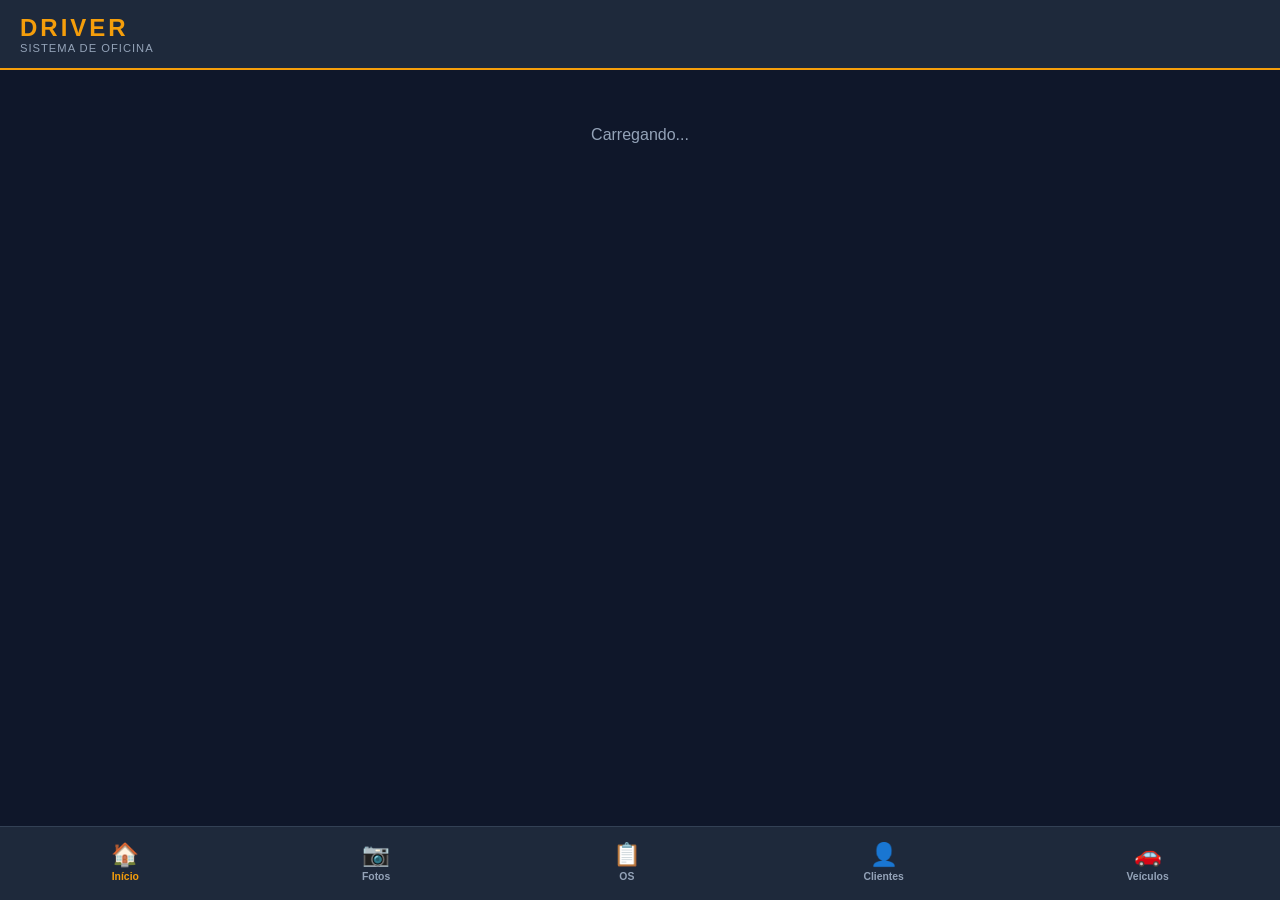
==== index.html @ 2cc88edd "Initial commit - DRIVER Oficina App" ====
﻿<!DOCTYPE html>
<html lang="pt-BR">
<head>
  <meta charset="UTF-8"/>
  <meta name="viewport" content="width=device-width, initial-scale=1.0"/>
  <meta name="theme-color" content="#0f172a"/>
  <title>DRIVER</title>
  <link rel="manifest" href="/manifest.json"/>
  <link rel="apple-touch-icon" href="/icon-192.png"/>
  <link rel="stylesheet" href="/style.css"/>
</head>
<body>
  <div id="app"></div>
  <script src="/app.js"></script>
</body>
</html>
---- style.css ----
﻿* { box-sizing: border-box; margin: 0; padding: 0; }
:root {
  --bg: #0f172a; --bg2: #1e293b; --bg3: #334155;
  --primary: #f59e0b; --primary2: #d97706;
  --text: #f1f5f9; --text2: #94a3b8;
  --ok: #22c55e; --warn: #f59e0b; --danger: #ef4444;
  --border: #334155; --radius: 12px;
}
body { background: var(--bg); color: var(--text); font-family: -apple-system, BlinkMacSystemFont, 'Segoe UI', sans-serif; min-height: 100vh; }
#app { display: flex; flex-direction: column; min-height: 100vh; }

/* HEADER */
.header { background: var(--bg2); border-bottom: 2px solid var(--primary); padding: 14px 20px; display: flex; align-items: center; justify-content: space-between; position: sticky; top: 0; z-index: 100; }
.header h1 { font-size: 1.5rem; font-weight: 800; color: var(--primary); letter-spacing: 3px; }
.header .subtitle { font-size: 0.7rem; color: var(--text2); letter-spacing: 1px; }

/* BOTTOM NAV */
.bottom-nav { background: var(--bg2); border-top: 1px solid var(--border); display: flex; justify-content: space-around; padding: 8px 0 12px; position: fixed; bottom: 0; left: 0; right: 0; z-index: 100; }
.nav-btn { display: flex; flex-direction: column; align-items: center; gap: 3px; background: none; border: none; color: var(--text2); cursor: pointer; padding: 6px 12px; border-radius: 8px; transition: all 0.2s; font-size: 0.65rem; font-weight: 600; }
.nav-btn.active { color: var(--primary); }
.nav-btn .icon { font-size: 1.4rem; }

/* MAIN CONTENT */
.main { flex: 1; padding: 16px; padding-bottom: 90px; }

/* CARDS */
.card { background: var(--bg2); border-radius: var(--radius); padding: 16px; margin-bottom: 12px; border: 1px solid var(--border); }
.card-title { font-size: 0.85rem; color: var(--text2); font-weight: 600; text-transform: uppercase; letter-spacing: 1px; margin-bottom: 6px; }
.card-value { font-size: 2rem; font-weight: 800; color: var(--primary); }

/* DASHBOARD GRID */
.dash-grid { display: grid; grid-template-columns: 1fr 1fr; gap: 12px; margin-bottom: 16px; }

/* FORMS */
.form-group { margin-bottom: 14px; }
.form-label { display: block; font-size: 0.8rem; color: var(--text2); margin-bottom: 6px; font-weight: 600; }
.form-input { width: 100%; background: var(--bg3); border: 1px solid var(--border); border-radius: 8px; padding: 10px 14px; color: var(--text); font-size: 0.95rem; outline: none; transition: border 0.2s; }
.form-input:focus { border-color: var(--primary); }
select.form-input option { background: var(--bg2); }

/* BOTÕES */
.btn { display: inline-flex; align-items: center; gap: 6px; padding: 10px 18px; border-radius: 8px; border: none; font-weight: 700; font-size: 0.9rem; cursor: pointer; transition: all 0.2s; width: 100%; justify-content: center; }
.btn-primary { background: var(--primary); color: #0f172a; }
.btn-primary:hover { background: var(--primary2); }
.btn-danger { background: var(--danger); color: #fff; }
.btn-outline { background: transparent; border: 1px solid var(--border); color: var(--text); }
.btn-sm { padding: 6px 12px; font-size: 0.8rem; width: auto; }

/* BADGE STATUS */
.badge { display: inline-block; padding: 3px 10px; border-radius: 20px; font-size: 0.72rem; font-weight: 700; }
.badge-aberta { background: #f59e0b22; color: var(--warn); border: 1px solid var(--warn); }
.badge-andamento { background: #3b82f622; color: #3b82f6; border: 1px solid #3b82f6; }
.badge-fechada { background: #22c55e22; color: var(--ok); border: 1px solid var(--ok); }

/* CHECKLIST ITEM */
.check-item { background: var(--bg3); border-radius: 10px; padding: 14px; margin-bottom: 10px; border: 1px solid var(--border); }
.check-item .item-header { display: flex; align-items: center; justify-content: space-between; margin-bottom: 10px; }
.check-item .item-name { font-weight: 700; }
.status-btns { display: flex; gap: 6px; }
.status-btn { padding: 4px 10px; border-radius: 6px; border: none; font-size: 0.75rem; font-weight: 700; cursor: pointer; opacity: 0.4; transition: opacity 0.2s; }
.status-btn.active { opacity: 1; }
.btn-ok { background: #22c55e22; color: var(--ok); border: 1px solid var(--ok); }
.btn-atencao { background: #f59e0b22; color: var(--warn); border: 1px solid var(--warn); }
.btn-problema { background: #ef444422; color: var(--danger); border: 1px solid var(--danger); }

/* FOTO */
.foto-preview { width: 100%; border-radius: 8px; margin-top: 8px; border: 1px solid var(--border); max-height: 200px; object-fit: cover; }
.foto-input { display: none; }
.foto-btn { background: var(--bg); border: 2px dashed var(--border); border-radius: 8px; padding: 14px; text-align: center; cursor: pointer; color: var(--text2); font-size: 0.85rem; margin-top: 8px; transition: border 0.2s; }
.foto-btn:hover { border-color: var(--primary); color: var(--primary); }

/* LISTA */
.list-item { background: var(--bg2); border-radius: 10px; padding: 14px 16px; margin-bottom: 10px; border: 1px solid var(--border); display: flex; align-items: center; justify-content: space-between; cursor: pointer; transition: border 0.2s; }
.list-item:hover { border-color: var(--primary); }
.list-item .info { flex: 1; }
.list-item .title { font-weight: 700; font-size: 0.95rem; }
.list-item .sub { color: var(--text2); font-size: 0.8rem; margin-top: 2px; }
.list-item .arrow { color: var(--text2); font-size: 1.2rem; }

/* SECTION TITLE */
.section-title { font-size: 1.1rem; font-weight: 800; margin-bottom: 14px; display: flex; align-items: center; gap: 8px; }

/* TOAST */
.toast { position: fixed; top: 80px; left: 50%; transform: translateX(-50%); background: var(--ok); color: #fff; padding: 10px 24px; border-radius: 20px; font-weight: 700; font-size: 0.9rem; z-index: 999; animation: fadeInOut 2.5s ease forwards; }
.toast.erro { background: var(--danger); }
@keyframes fadeInOut { 0%{opacity:0;top:70px} 15%{opacity:1;top:80px} 75%{opacity:1} 100%{opacity:0} }

/* MODAL */
.modal-overlay { position: fixed; inset: 0; background: rgba(0,0,0,0.7); z-index: 200; display: flex; align-items: flex-end; }
.modal { background: var(--bg2); border-radius: 20px 20px 0 0; padding: 24px 20px; width: 100%; max-height: 90vh; overflow-y: auto; }
.modal-header { display: flex; justify-content: space-between; align-items: center; margin-bottom: 20px; }
.modal-title { font-size: 1.1rem; font-weight: 800; }
.modal-close { background: var(--bg3); border: none; color: var(--text); font-size: 1.2rem; padding: 6px 10px; border-radius: 8px; cursor: pointer; }
.hidden { display: none !important; }

/* SCANNER FIELDS */
.scanner-grid { display: grid; grid-template-columns: 1fr 1fr; gap: 12px; }
.scanner-field { background: var(--bg3); border-radius: 8px; padding: 12px; text-align: center; }
.scanner-field .sf-label { font-size: 0.7rem; color: var(--text2); font-weight: 600; margin-bottom: 4px; }
.scanner-field .sf-value { font-size: 1.2rem; font-weight: 800; color: var(--primary); }

/* SCROLLBAR */
::-webkit-scrollbar { width: 4px; } ::-webkit-scrollbar-track { background: var(--bg2); } ::-webkit-scrollbar-thumb { background: var(--bg3); border-radius: 4px; }

/* ACOES RAPIDAS */
.acoes-grid { display:grid; grid-template-columns:1fr 1fr; gap:12px; margin-bottom:16px; }
.acao-btn { background:var(--bg2); border:1px solid var(--border); border-radius:12px; padding:16px; display:flex; flex-direction:column; align-items:center; gap:8px; cursor:pointer; color:var(--text); font-weight:700; font-size:0.85rem; transition:all 0.2s; }
.acao-btn:hover { border-color:var(--primary); color:var(--primary); }
.acao-btn span { font-size:2rem; }

/* FOTO DESTAQUE */
.foto-destaque { background:var(--bg2); border:2px dashed var(--primary); border-radius:16px; padding:32px 20px; text-align:center; margin-bottom:16px; }
.foto-destaque-mini { background:var(--bg3); border-radius:12px; padding:16px; margin-bottom:12px; display:flex; align-items:center; gap:14px; cursor:pointer; border:1px solid var(--border); transition:border 0.2s; }
.foto-destaque-mini:hover { border-color:var(--primary); }
.foto-destaque-mini > div { flex:1; }
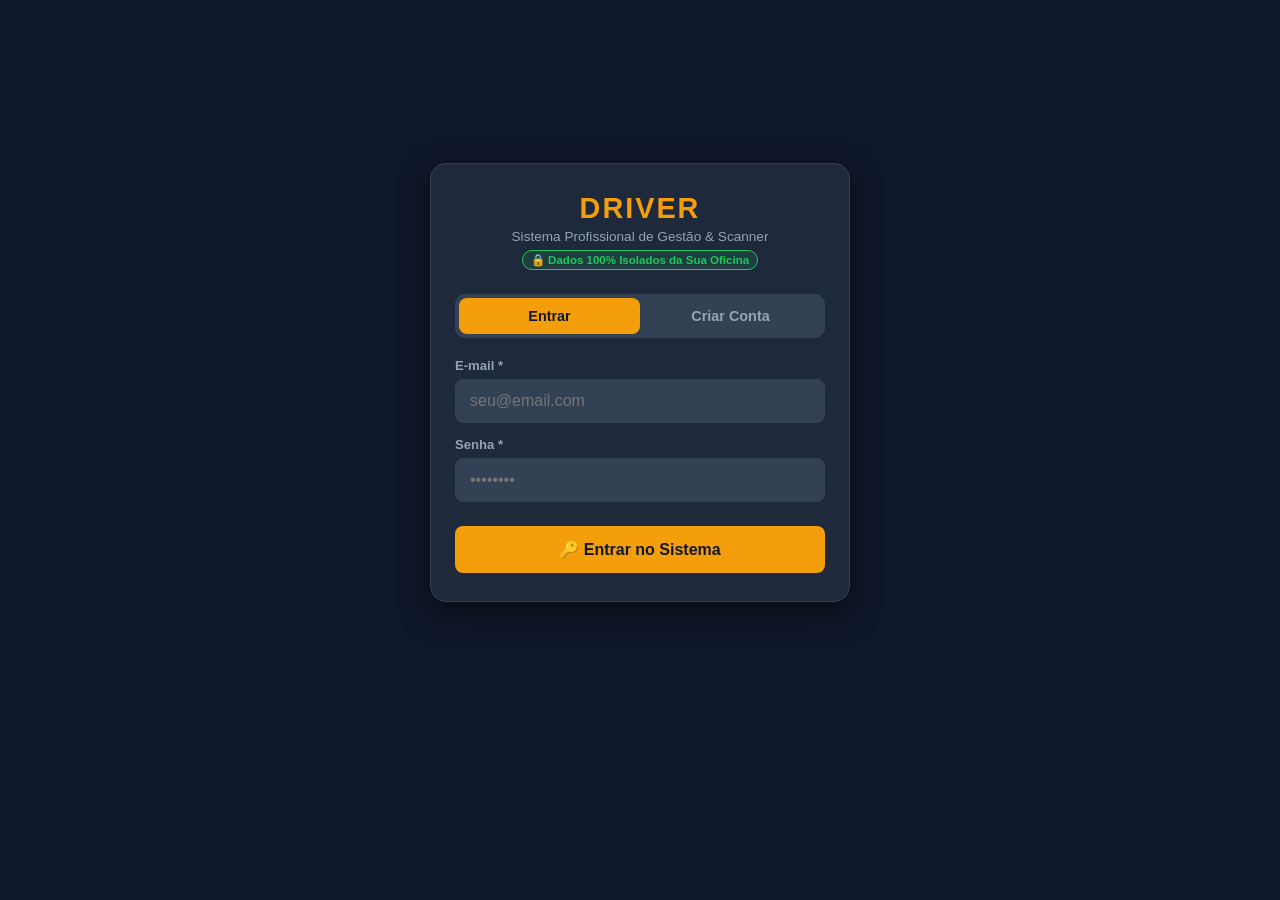
==== commit ee94e042: "feat: Sistema DRIVER v4.6 - Versao Completa Consolidada" ====
--- a/index.html
+++ b/index.html
@@ -1,16 +1,20 @@
-﻿<!DOCTYPE html>
+<!DOCTYPE html>
 <html lang="pt-BR">
 <head>
   <meta charset="UTF-8"/>
-  <meta name="viewport" content="width=device-width, initial-scale=1.0"/>
+  <meta name="viewport" content="width=device-width, initial-scale=1.0, maximum-scale=1.0, user-scalable=no, viewport-fit=cover, interactive-widget=resizes-content"/>
   <meta name="theme-color" content="#0f172a"/>
+  <meta name="apple-mobile-web-app-capable" content="yes"/>
+  <meta name="apple-mobile-web-app-status-bar-style" content="black-translucent"/>
   <title>DRIVER</title>
   <link rel="manifest" href="/manifest.json"/>
   <link rel="apple-touch-icon" href="/icon-192.png"/>
-  <link rel="stylesheet" href="/style.css"/>
+  <link rel="stylesheet" href="/style.css?v=4.2"/>
 </head>
 <body>
   <div id="app"></div>
-  <script src="/app.js"></script>
+  <div id="modal-container"></div>
+  <div id="toast-container"></div>
+  <script src="/app.js?v=4.6"></script>
 </body>
 </html>
--- a/style.css
+++ b/style.css
@@ -1,4 +1,4 @@
-﻿* { box-sizing: border-box; margin: 0; padding: 0; }
+* { box-sizing: border-box; margin: 0; padding: 0; -webkit-tap-highlight-color: transparent; }
 :root {
   --bg: #0f172a; --bg2: #1e293b; --bg3: #334155;
   --primary: #f59e0b; --primary2: #d97706;
@@ -6,62 +6,206 @@
   --ok: #22c55e; --warn: #f59e0b; --danger: #ef4444;
   --border: #334155; --radius: 12px;
 }
-body { background: var(--bg); color: var(--text); font-family: -apple-system, BlinkMacSystemFont, 'Segoe UI', sans-serif; min-height: 100vh; }
+body {
+  background: var(--bg);
+  color: var(--text);
+  font-family: -apple-system, BlinkMacSystemFont, 'Segoe UI', Roboto, Helvetica, Arial, sans-serif;
+  min-height: 100vh;
+  -webkit-font-smoothing: antialiased;
+}
 #app { display: flex; flex-direction: column; min-height: 100vh; }
 
 /* HEADER */
-.header { background: var(--bg2); border-bottom: 2px solid var(--primary); padding: 14px 20px; display: flex; align-items: center; justify-content: space-between; position: sticky; top: 0; z-index: 100; }
+.header {
+  background: var(--bg2);
+  border-bottom: 2px solid var(--primary);
+  padding: 14px 20px;
+  display: flex;
+  align-items: center;
+  justify-content: space-between;
+  position: sticky;
+  top: 0;
+  z-index: 100;
+}
 .header h1 { font-size: 1.5rem; font-weight: 800; color: var(--primary); letter-spacing: 3px; }
-.header .subtitle { font-size: 0.7rem; color: var(--text2); letter-spacing: 1px; }
+.header .subtitle { font-size: 0.72rem; color: var(--text2); letter-spacing: 1px; }
 
 /* BOTTOM NAV */
-.bottom-nav { background: var(--bg2); border-top: 1px solid var(--border); display: flex; justify-content: space-around; padding: 8px 0 12px; position: fixed; bottom: 0; left: 0; right: 0; z-index: 100; }
-.nav-btn { display: flex; flex-direction: column; align-items: center; gap: 3px; background: none; border: none; color: var(--text2); cursor: pointer; padding: 6px 12px; border-radius: 8px; transition: all 0.2s; font-size: 0.65rem; font-weight: 600; }
+.bottom-nav {
+  background: var(--bg2);
+  border-top: 1px solid var(--border);
+  display: flex;
+  justify-content: space-around;
+  padding: 8px 0 max(12px, env(safe-area-inset-bottom));
+  position: fixed;
+  bottom: 0;
+  left: 0;
+  right: 0;
+  z-index: 100;
+}
+.nav-btn {
+  display: flex;
+  flex-direction: column;
+  align-items: center;
+  gap: 3px;
+  background: none;
+  border: none;
+  color: var(--text2);
+  cursor: pointer;
+  padding: 6px 12px;
+  border-radius: 8px;
+  transition: all 0.2s;
+  font-size: 0.68rem;
+  font-weight: 600;
+}
 .nav-btn.active { color: var(--primary); }
 .nav-btn .icon { font-size: 1.4rem; }
 
 /* MAIN CONTENT */
-.main { flex: 1; padding: 16px; padding-bottom: 90px; }
+.main { flex: 1; padding: 16px; padding-bottom: 95px; }
 
 /* CARDS */
-.card { background: var(--bg2); border-radius: var(--radius); padding: 16px; margin-bottom: 12px; border: 1px solid var(--border); }
+.card {
+  background: var(--bg2);
+  border-radius: var(--radius);
+  padding: 16px;
+  margin-bottom: 12px;
+  border: 1px solid var(--border);
+}
 .card-title { font-size: 0.85rem; color: var(--text2); font-weight: 600; text-transform: uppercase; letter-spacing: 1px; margin-bottom: 6px; }
 .card-value { font-size: 2rem; font-weight: 800; color: var(--primary); }
 
 /* DASHBOARD GRID */
 .dash-grid { display: grid; grid-template-columns: 1fr 1fr; gap: 12px; margin-bottom: 16px; }
 
-/* FORMS */
+/* BARRA DE PESQUISA RÁPIDA */
+.search-box {
+  position: relative;
+  margin-bottom: 14px;
+}
+.search-input {
+  width: 100%;
+  background: var(--bg2);
+  border: 1px solid var(--border);
+  border-radius: 24px;
+  padding: 12px 18px 12px 42px;
+  color: var(--text);
+  font-size: 15px !important;
+  outline: none;
+  transition: all 0.2s;
+}
+.search-input:focus {
+  border-color: var(--primary);
+  background: var(--bg3);
+}
+.search-icon {
+  position: absolute;
+  left: 14px;
+  top: 50%;
+  transform: translateY(-50%);
+  color: var(--text2);
+  font-size: 1.1rem;
+  pointer-events: none;
+}
+
+/* FORMS & IOS MOBILE KEYBOARD COMPATIBILITY */
 .form-group { margin-bottom: 14px; }
-.form-label { display: block; font-size: 0.8rem; color: var(--text2); margin-bottom: 6px; font-weight: 600; }
-.form-input { width: 100%; background: var(--bg3); border: 1px solid var(--border); border-radius: 8px; padding: 10px 14px; color: var(--text); font-size: 0.95rem; outline: none; transition: border 0.2s; }
-.form-input:focus { border-color: var(--primary); }
-select.form-input option { background: var(--bg2); }
+.form-label { display: block; font-size: 0.82rem; color: var(--text2); margin-bottom: 6px; font-weight: 600; }
+.form-input, input, select, textarea {
+  width: 100%;
+  background: var(--bg3);
+  border: 1px solid var(--border);
+  border-radius: 8px;
+  padding: 12px 14px;
+  color: var(--text);
+  font-size: 16px !important;
+  line-height: normal;
+  outline: none;
+  transition: border 0.2s;
+  -webkit-appearance: none;
+  appearance: none;
+  -webkit-user-select: text !important;
+  user-select: text !important;
+  -webkit-touch-callout: default !important;
+  touch-action: manipulation;
+  cursor: text;
+}
+.form-input:focus, input:focus, select:focus, textarea:focus {
+  border-color: var(--primary);
+  background: #1e293b;
+}
+select.form-input, select {
+  cursor: pointer;
+}
+select.form-input option, select option { background: var(--bg2); color: var(--text); }
 
 /* BOTÕES */
-.btn { display: inline-flex; align-items: center; gap: 6px; padding: 10px 18px; border-radius: 8px; border: none; font-weight: 700; font-size: 0.9rem; cursor: pointer; transition: all 0.2s; width: 100%; justify-content: center; }
+.btn {
+  display: inline-flex;
+  align-items: center;
+  gap: 6px;
+  padding: 12px 18px;
+  border-radius: 8px;
+  border: none;
+  font-weight: 700;
+  font-size: 0.92rem;
+  cursor: pointer;
+  transition: all 0.2s;
+  width: 100%;
+  justify-content: center;
+  min-height: 44px;
+}
+.btn:active { transform: scale(0.98); }
 .btn-primary { background: var(--primary); color: #0f172a; }
 .btn-primary:hover { background: var(--primary2); }
 .btn-danger { background: var(--danger); color: #fff; }
 .btn-outline { background: transparent; border: 1px solid var(--border); color: var(--text); }
-.btn-sm { padding: 6px 12px; font-size: 0.8rem; width: auto; }
+.btn-sm { padding: 6px 12px; font-size: 0.8rem; width: auto; min-height: 36px; }
 
 /* BADGE STATUS */
-.badge { display: inline-block; padding: 3px 10px; border-radius: 20px; font-size: 0.72rem; font-weight: 700; }
+.badge { display: inline-block; padding: 4px 10px; border-radius: 20px; font-size: 0.72rem; font-weight: 700; }
 .badge-aberta { background: #f59e0b22; color: var(--warn); border: 1px solid var(--warn); }
 .badge-andamento { background: #3b82f622; color: #3b82f6; border: 1px solid #3b82f6; }
 .badge-fechada { background: #22c55e22; color: var(--ok); border: 1px solid var(--ok); }
 
 /* CHECKLIST ITEM */
-.check-item { background: var(--bg3); border-radius: 10px; padding: 14px; margin-bottom: 10px; border: 1px solid var(--border); }
-.check-item .item-header { display: flex; align-items: center; justify-content: space-between; margin-bottom: 10px; }
-.check-item .item-name { font-weight: 700; }
-.status-btns { display: flex; gap: 6px; }
-.status-btn { padding: 4px 10px; border-radius: 6px; border: none; font-size: 0.75rem; font-weight: 700; cursor: pointer; opacity: 0.4; transition: opacity 0.2s; }
-.status-btn.active { opacity: 1; }
-.btn-ok { background: #22c55e22; color: var(--ok); border: 1px solid var(--ok); }
-.btn-atencao { background: #f59e0b22; color: var(--warn); border: 1px solid var(--warn); }
-.btn-problema { background: #ef444422; color: var(--danger); border: 1px solid var(--danger); }
+.check-item {
+  background: var(--bg3);
+  border-radius: 10px;
+  padding: 14px;
+  margin-bottom: 10px;
+  border: 1px solid var(--border);
+}
+.check-item .item-header { display: flex; align-items: center; justify-content: space-between; margin-bottom: 8px; }
+.check-item .item-name { font-weight: 700; font-size: 0.95rem; }
+
+/* ACTIONS ON CHECKLIST ITEM (1 TOUCH) */
+.item-actions-fast {
+  display: flex;
+  align-items: center;
+  justify-content: space-between;
+  margin-top: 10px;
+  padding-top: 8px;
+  border-top: 1px solid var(--border);
+  flex-wrap: wrap;
+  gap: 8px;
+}
+.status-pills { display: flex; gap: 6px; }
+.pill-btn {
+  border: 1px solid var(--border);
+  background: var(--bg2);
+  color: var(--text2);
+  font-size: 0.76rem;
+  padding: 6px 10px;
+  border-radius: 6px;
+  cursor: pointer;
+  font-weight: 700;
+  transition: all 0.15s;
+  min-height: 34px;
+}
+.pill-btn.active-ok { background: #22c55e22; color: #22c55e; border-color: #22c55e; }
+.pill-btn.active-atencao { background: #f59e0b22; color: #f59e0b; border-color: #f59e0b; }
+.pill-btn.active-problema { background: #ef444422; color: #ef4444; border-color: #ef4444; }
 
 /* FOTO */
 .foto-preview { width: 100%; border-radius: 8px; margin-top: 8px; border: 1px solid var(--border); max-height: 200px; object-fit: cover; }
@@ -70,28 +214,87 @@
 .foto-btn:hover { border-color: var(--primary); color: var(--primary); }
 
 /* LISTA */
-.list-item { background: var(--bg2); border-radius: 10px; padding: 14px 16px; margin-bottom: 10px; border: 1px solid var(--border); display: flex; align-items: center; justify-content: space-between; cursor: pointer; transition: border 0.2s; }
+.list-item {
+  background: var(--bg2);
+  border-radius: 10px;
+  padding: 14px 16px;
+  margin-bottom: 10px;
+  border: 1px solid var(--border);
+  display: flex;
+  align-items: center;
+  justify-content: space-between;
+  cursor: pointer;
+  transition: border 0.2s;
+}
 .list-item:hover { border-color: var(--primary); }
 .list-item .info { flex: 1; }
 .list-item .title { font-weight: 700; font-size: 0.95rem; }
-.list-item .sub { color: var(--text2); font-size: 0.8rem; margin-top: 2px; }
+.list-item .sub { color: var(--text2); font-size: 0.8rem; margin-top: 3px; }
 .list-item .arrow { color: var(--text2); font-size: 1.2rem; }
 
 /* SECTION TITLE */
-.section-title { font-size: 1.1rem; font-weight: 800; margin-bottom: 14px; display: flex; align-items: center; gap: 8px; }
+.section-title { font-size: 1.05rem; font-weight: 800; margin-bottom: 14px; display: flex; align-items: center; gap: 8px; }
 
 /* TOAST */
-.toast { position: fixed; top: 80px; left: 50%; transform: translateX(-50%); background: var(--ok); color: #fff; padding: 10px 24px; border-radius: 20px; font-weight: 700; font-size: 0.9rem; z-index: 999; animation: fadeInOut 2.5s ease forwards; }
+#toast-container:empty { display: none !important; }
+.toast {
+  position: fixed;
+  top: 70px;
+  left: 50%;
+  transform: translateX(-50%);
+  background: var(--ok);
+  color: #fff;
+  padding: 12px 24px;
+  border-radius: 30px;
+  font-weight: 700;
+  font-size: 0.9rem;
+  z-index: 9999;
+  box-shadow: 0 4px 20px rgba(0,0,0,0.5);
+  animation: fadeInOut 2.8s ease forwards;
+}
 .toast.erro { background: var(--danger); }
-@keyframes fadeInOut { 0%{opacity:0;top:70px} 15%{opacity:1;top:80px} 75%{opacity:1} 100%{opacity:0} }
-
-/* MODAL */
-.modal-overlay { position: fixed; inset: 0; background: rgba(0,0,0,0.7); z-index: 200; display: flex; align-items: flex-end; }
-.modal { background: var(--bg2); border-radius: 20px 20px 0 0; padding: 24px 20px; width: 100%; max-height: 90vh; overflow-y: auto; }
-.modal-header { display: flex; justify-content: space-between; align-items: center; margin-bottom: 20px; }
-.modal-title { font-size: 1.1rem; font-weight: 800; }
-.modal-close { background: var(--bg3); border: none; color: var(--text); font-size: 1.2rem; padding: 6px 10px; border-radius: 8px; cursor: pointer; }
-.hidden { display: none !important; }
+@keyframes fadeInOut { 0%{opacity:0;top:50px} 15%{opacity:1;top:70px} 75%{opacity:1} 100%{opacity:0} }
+
+/* MODAL MODERNO & AMIGÁVEL A SMARTPHONE */
+#modal-container:empty { display: none !important; }
+.modal-overlay {
+  position: fixed;
+  top: 0; left: 0; right: 0; bottom: 0;
+  background: rgba(0,0,0,0.8);
+  z-index: 500;
+  display: flex;
+  justify-content: center;
+  align-items: flex-start;
+  padding: 12px;
+  padding-top: max(20px, env(safe-area-inset-top));
+  padding-bottom: max(30px, env(safe-area-inset-bottom));
+  overflow-y: auto;
+  -webkit-overflow-scrolling: touch;
+}
+.modal {
+  background: var(--bg2);
+  border-radius: 16px;
+  padding: 22px 18px;
+  width: 100%;
+  max-width: 520px;
+  margin: 10px auto 40px auto;
+  position: relative;
+  box-shadow: 0 12px 40px rgba(0,0,0,0.85);
+  border: 1px solid var(--border);
+  touch-action: pan-y;
+}
+.modal-header { display: flex; justify-content: space-between; align-items: center; margin-bottom: 18px; }
+.modal-title { font-size: 1.15rem; font-weight: 800; }
+.modal-close {
+  background: var(--bg3);
+  border: none;
+  color: var(--text);
+  font-size: 1.2rem;
+  padding: 8px 12px;
+  border-radius: 8px;
+  cursor: pointer;
+  line-height: 1;
+}
 
 /* SCANNER FIELDS */
 .scanner-grid { display: grid; grid-template-columns: 1fr 1fr; gap: 12px; }
@@ -100,16 +303,249 @@
 .scanner-field .sf-value { font-size: 1.2rem; font-weight: 800; color: var(--primary); }
 
 /* SCROLLBAR */
-::-webkit-scrollbar { width: 4px; } ::-webkit-scrollbar-track { background: var(--bg2); } ::-webkit-scrollbar-thumb { background: var(--bg3); border-radius: 4px; }
-
-/* ACOES RAPIDAS */
-.acoes-grid { display:grid; grid-template-columns:1fr 1fr; gap:12px; margin-bottom:16px; }
-.acao-btn { background:var(--bg2); border:1px solid var(--border); border-radius:12px; padding:16px; display:flex; flex-direction:column; align-items:center; gap:8px; cursor:pointer; color:var(--text); font-weight:700; font-size:0.85rem; transition:all 0.2s; }
-.acao-btn:hover { border-color:var(--primary); color:var(--primary); }
-.acao-btn span { font-size:2rem; }
-
-/* FOTO DESTAQUE */
-.foto-destaque { background:var(--bg2); border:2px dashed var(--primary); border-radius:16px; padding:32px 20px; text-align:center; margin-bottom:16px; }
-.foto-destaque-mini { background:var(--bg3); border-radius:12px; padding:16px; margin-bottom:12px; display:flex; align-items:center; gap:14px; cursor:pointer; border:1px solid var(--border); transition:border 0.2s; }
-.foto-destaque-mini:hover { border-color:var(--primary); }
-.foto-destaque-mini > div { flex:1; }
+::-webkit-scrollbar { width: 4px; height: 4px; }
+::-webkit-scrollbar-track { background: var(--bg2); }
+::-webkit-scrollbar-thumb { background: var(--bg3); border-radius: 4px; }
+
+/* PRESET CHIPS & INTERACTIVE CHECKLIST BUILDER */
+.preset-bar {
+  background: var(--bg3);
+  border: 1px solid var(--border);
+  border-radius: 12px;
+  padding: 14px;
+  margin-bottom: 16px;
+}
+.preset-title {
+  font-size: 0.82rem;
+  color: var(--text2);
+  font-weight: 700;
+  margin-bottom: 10px;
+  text-transform: uppercase;
+  letter-spacing: 0.5px;
+}
+.preset-tabs {
+  display: flex;
+  gap: 8px;
+  overflow-x: auto;
+  padding-bottom: 8px;
+  margin-bottom: 12px;
+  -webkit-overflow-scrolling: touch;
+}
+.preset-tab-btn {
+  background: var(--bg2);
+  border: 1px solid var(--border);
+  color: var(--text);
+  padding: 8px 14px;
+  border-radius: 20px;
+  font-size: 0.8rem;
+  font-weight: 700;
+  white-space: nowrap;
+  cursor: pointer;
+  transition: all 0.2s;
+}
+.preset-tab-btn.active {
+  background: var(--primary);
+  color: #0f172a;
+  border-color: var(--primary);
+}
+
+.preset-preview-box {
+  background: var(--bg2);
+  border: 1px solid var(--border);
+  border-radius: 10px;
+  padding: 12px;
+  margin-bottom: 12px;
+}
+.preset-preview-header {
+  font-size: 0.85rem;
+  font-weight: 700;
+  color: var(--primary);
+  margin-bottom: 4px;
+}
+.preset-preview-desc {
+  font-size: 0.78rem;
+  color: var(--text2);
+  margin-bottom: 10px;
+}
+.preset-items-tags {
+  display: flex;
+  flex-wrap: wrap;
+  gap: 6px;
+  margin-bottom: 12px;
+}
+.preset-item-tag {
+  background: var(--bg3);
+  border: 1px solid var(--border);
+  color: var(--text);
+  padding: 4px 10px;
+  border-radius: 6px;
+  font-size: 0.76rem;
+  cursor: pointer;
+  transition: all 0.15s;
+}
+.preset-item-tag:hover {
+  border-color: var(--primary);
+  color: var(--primary);
+}
+
+/* ORÇAMENTO & TABELA DE VALORES */
+.orcamento-item {
+  background: var(--bg2);
+  border: 1px solid var(--border);
+  border-radius: 8px;
+  padding: 10px 12px;
+  margin-bottom: 8px;
+  display: flex;
+  justify-content: space-between;
+  align-items: center;
+}
+.orcamento-totais-card {
+  background: var(--bg3);
+  border: 1px solid var(--border);
+  border-radius: 10px;
+  padding: 12px;
+  margin: 12px 0;
+}
+.totais-grid {
+  display: grid;
+  grid-template-columns: 1fr 1fr 1.2fr;
+  gap: 8px;
+  text-align: center;
+}
+.tot-box {
+  background: var(--bg2);
+  border-radius: 8px;
+  padding: 8px;
+}
+.tot-label { font-size: 0.68rem; color: var(--text2); font-weight: 600; text-transform: uppercase; }
+.tot-val { font-size: 0.95rem; font-weight: 800; color: var(--text); margin-top: 2px; }
+.tot-destaque { color: var(--primary); font-size: 1.1rem; }
+
+/* CANVAS DE ASSINATURA TOUCH */
+.canvas-wrapper {
+  background: #ffffff;
+  border: 2px dashed #94a3b8;
+  border-radius: 12px;
+  touch-action: none;
+  margin-bottom: 14px;
+  overflow: hidden;
+  position: relative;
+}
+#canvas-assinatura {
+  display: block;
+  width: 100%;
+  height: 200px;
+  cursor: crosshair;
+}
+.assinatura-instrucao {
+  font-size: 0.78rem;
+  color: #64748b;
+  text-align: center;
+  padding: 6px 0;
+  background: #f1f5f9;
+  border-top: 1px solid #cbd5e1;
+}
+
+/* ATALHOS DE KM / REVISÃO */
+.km-atalhos {
+  display: flex;
+  gap: 6px;
+  margin-top: 6px;
+  flex-wrap: wrap;
+}
+.km-chip {
+  background: var(--bg3);
+  border: 1px solid var(--border);
+  color: var(--primary);
+  font-size: 0.75rem;
+  padding: 4px 10px;
+  border-radius: 16px;
+  cursor: pointer;
+  font-weight: 700;
+  transition: all 0.15s;
+}
+.km-chip:hover {
+  background: var(--primary);
+  color: #0f172a;
+}
+
+/* SCANNER & PDF */
+.pdf-badge {
+  display: inline-flex;
+  align-items: center;
+  gap: 6px;
+  background: #ef444422;
+  color: #ef4444;
+  border: 1px solid #ef4444;
+  padding: 8px 14px;
+  border-radius: 8px;
+  font-size: 0.82rem;
+  font-weight: 700;
+  text-decoration: none;
+  margin-top: 8px;
+}
+.pdf-badge:hover { background: #ef444444; }
+.obd2-box { background: var(--bg3); border: 1px solid #3b82f6; border-radius: 12px; padding: 14px; margin-bottom: 16px; text-align: center; }
+
+/* WHATSAPP & QR */
+.btn-whatsapp {
+  background: #25D366;
+  color: #ffffff;
+  font-weight: 700;
+}
+.btn-whatsapp:hover { background: #1ebc59; }
+
+.qr-box {
+  background: #ffffff;
+  padding: 16px;
+  border-radius: 12px;
+  display: inline-block;
+  margin: 12px auto;
+  text-align: center;
+}
+
+/* AUTH */
+.auth-wrapper { display: flex; align-items: center; justify-content: center; min-height: 85vh; padding: 16px; }
+.auth-card { background: var(--bg2); border: 1px solid var(--border); border-radius: 16px; width: 100%; max-width: 420px; padding: 28px 24px; box-shadow: 0 10px 30px rgba(0,0,0,0.5); }
+.auth-header { text-align: center; margin-bottom: 24px; }
+.auth-header h2 { color: var(--primary); font-size: 1.8rem; font-weight: 800; letter-spacing: 2px; }
+.auth-header p { color: var(--text2); font-size: 0.85rem; margin-top: 4px; }
+.auth-tabs { display: flex; background: var(--bg3); border-radius: 10px; padding: 4px; margin-bottom: 20px; }
+.auth-tab { flex: 1; text-align: center; padding: 10px; font-weight: 700; font-size: 0.9rem; border-radius: 8px; cursor: pointer; color: var(--text2); transition: all 0.2s; border: none; background: none; }
+.auth-tab.active { background: var(--primary); color: #0f172a; }
+.auth-badge { background: #22c55e22; color: #22c55e; border: 1px solid #22c55e; font-size: 0.72rem; padding: 2px 8px; border-radius: 12px; font-weight: 600; display: inline-block; margin-top: 6px; }
+.user-info-bar { display: flex; align-items: center; justify-content: space-between; background: var(--bg3); border-radius: 8px; padding: 8px 12px; margin-bottom: 14px; font-size: 0.8rem; }
+
+/* ABAS DENTRO DA ORDEM DE SERVIÇO (CHECKLIST / ORÇAMENTO / REVISÃO) */
+.os-nav-tabs {
+  display: flex;
+  background: var(--bg3);
+  border-radius: 12px;
+  padding: 4px;
+  margin: 14px 0;
+  gap: 4px;
+  overflow-x: auto;
+  -webkit-overflow-scrolling: touch;
+}
+.os-nav-tab {
+  flex: 1;
+  text-align: center;
+  padding: 10px 8px;
+  font-weight: 700;
+  font-size: 0.8rem;
+  border-radius: 8px;
+  cursor: pointer;
+  color: var(--text2);
+  transition: all 0.2s;
+  border: none;
+  background: none;
+  display: flex;
+  align-items: center;
+  justify-content: center;
+  gap: 4px;
+  white-space: nowrap;
+}
+.os-nav-tab.active {
+  background: var(--primary);
+  color: #0f172a;
+}
